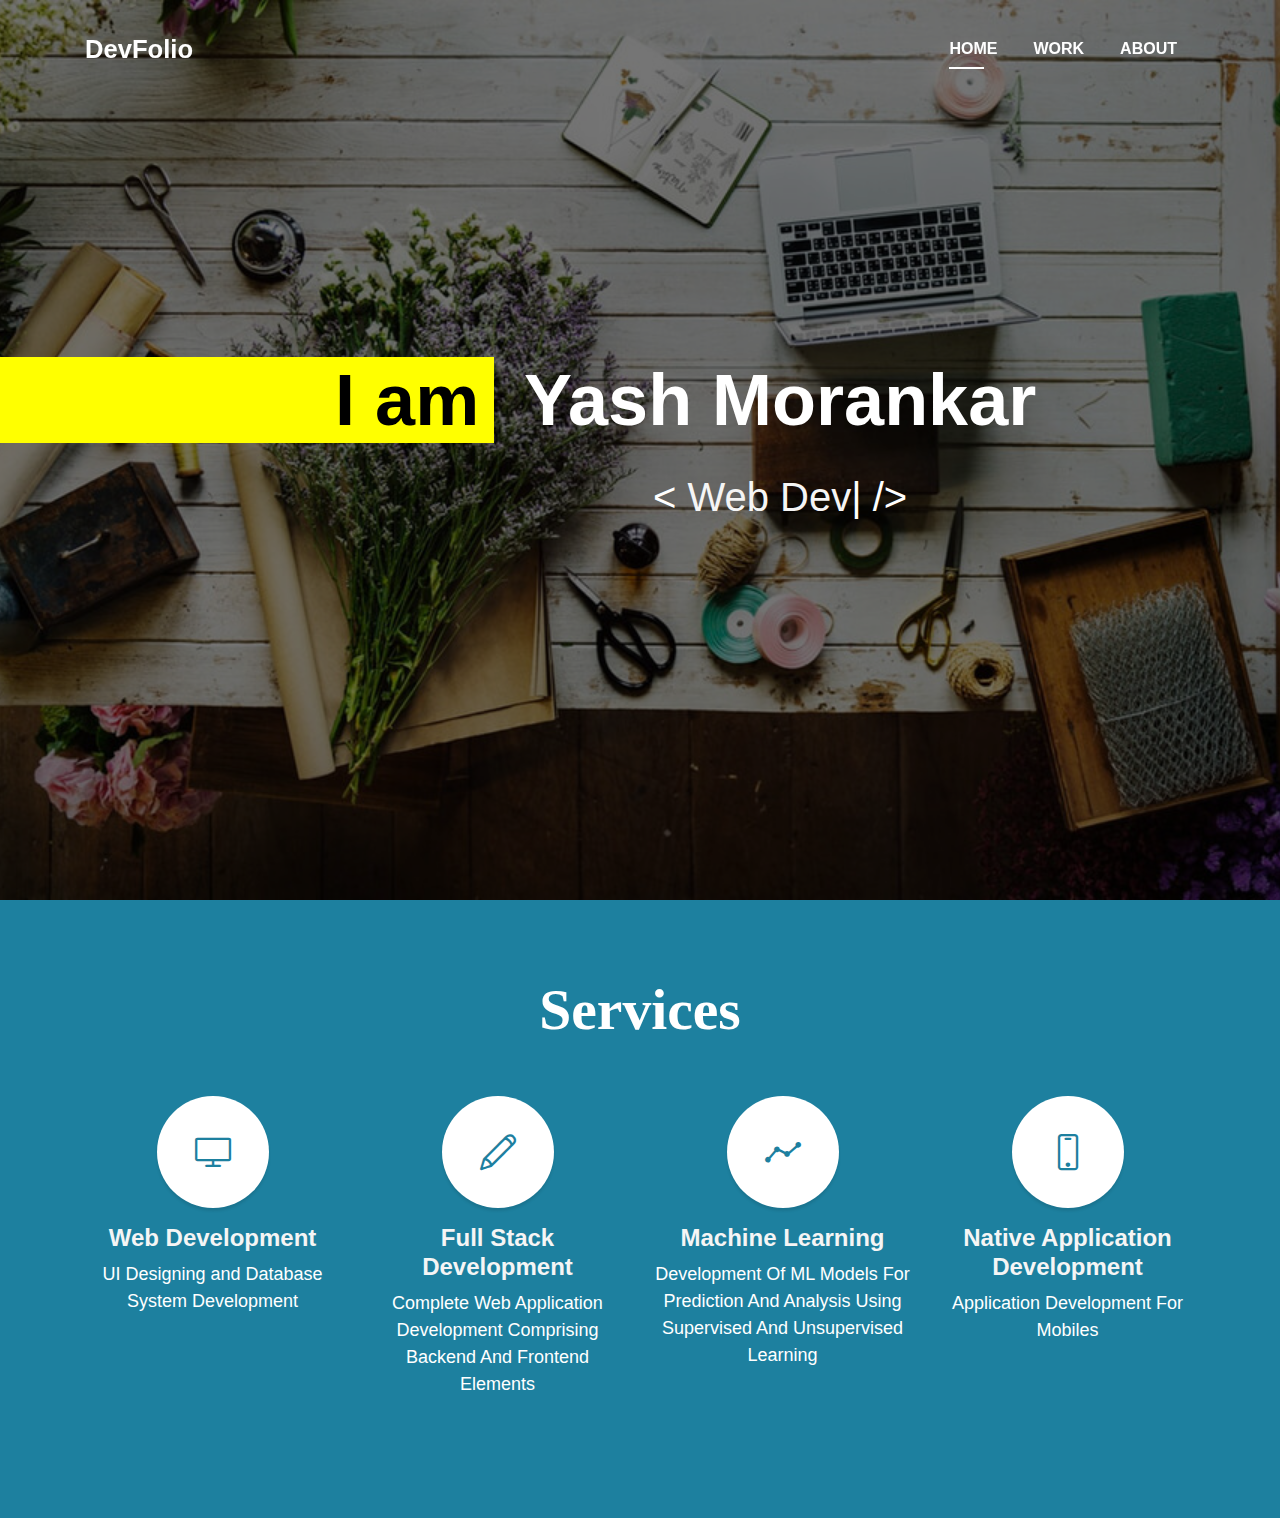
==== index.html @ 48d31f7d "Portfolio" ====
<!DOCTYPE html>
<html lang="en">

<head>
  <meta charset="utf-8">
  <meta content="width=device-width, initial-scale=1.0" name="viewport">

  <title>Yash Morankar</title>
  <meta content="" name="descriptison">
  <meta content="" name="keywords">

  <!-- Favicons 
  <link href="./assets/icon.ico" rel="icon">-->
  <link href="./assets/icon.ico" rel="apple-touch-icon">

  <!-- Vendor CSS Files -->
  <link href="./assets/css/bootstrap.min.css" rel="stylesheet">
   <link href="./assets/vendor/simple-line-icons/css/simple-line-icons.css" rel="stylesheet">

  <!-- Template Main CSS File -->
  <link href="./assets/css/style.css" rel="stylesheet">
  <link href="./main.css" rel="stylesheet">
  <!--<link href="../startbootstrap-stylish-portfolio-gh-pages/css/stylish-portfolio.min.css" rel="stylesheet">-->

</head>

<body id="page-top" >

  <!-- ======= Header/ Navbar ======= -->
  <nav class="navbar navbar-b navbar-trans navbar-expand-md fixed-top" id="mainNav">
    <div class="container">
      <a class="navbar-brand js-scroll" href="#page-top">DevFolio</a>
      <button class="navbar-toggler collapsed" type="button" data-toggle="collapse" data-target="#navbarDefault" aria-controls="navbarDefault" aria-expanded="false" aria-label="Toggle navigation">
        <span></span>
        <span></span>
        <span></span>
      </button>
      <div class="navbar-collapse collapse justify-content-end" id="navbarDefault">
        <ul class="navbar-nav">
          <li class="nav-item">
            <a class="nav-link js-scroll active" href="index.html">Home</a>
          </li>
          <li class="nav-item">
            <a class="nav-link js-scroll " href="projects.html">Work</a>
          </li>
          <li class="nav-item">
            <a class="nav-link js-scroll " href="about.html">About</a>
          </li>
          <!--<li class="nav-item">
            <a class="nav-link js-scroll" href="#blog">Blog</a>
          </li>-->
        </ul>
      </div>
    </div>
  </nav>

  <!-- ======= Intro Section ======= -->
  <div id="home" class="intro route bg-image" style="background-image: url(./assets/backgrounds/work-5.jpg); overflow-x: hidden;" >

    <div class="overlay-itro"></div>
    <div class="intro-content display-table">
      <div class="table-cell">

    <div class="row">
        <div style="width: 40%;">
            <div class="">
                <div class="container">
                    <div style="background-color: yellow;">
                        <h1 class="intro-title mb-4 " style="padding-right: 3%; text-align: right; color: black;">I am   </h1>
                    </div>
                </div>
            </div>
        </div>
        <div>
            <div >
                <div class="">
                    <div class="container">
                        <h1 class="intro-title mb-4">Yash Morankar</h1>
                    <p class="intro-subtitle">&lt; <span class="text-slider-items"> Web Developer, Fullstack Developer, ML Model Designer</span><strong class="text-slider"></strong> /></p>
                    </div>
                </div>
            </div>
        </div>
    </div>

      </div>
    </div>
</div>

<section class="content-section bg-primary text-white text-center" id="services">
  <div class="container">
    <div class="content-section-heading">
      <span class="" style="color: white; font-size: 180%; font-weight: 1200; padding-bottom: 50px;">Services</span>
    </div>
    <div class="row">
      <div class="col-lg-3 col-md-6 mb-5 mb-lg-0">
        <span class="service-icon rounded-circle mx-auto mb-3">
          <i class="icon-screen-desktop"></i>
        </span>
        <h4>
          <strong>Web Development</strong>
        </h4>
        <p class="text-faded mb-0">UI Designing and Database System Development </p>
      </div>
      <div class="col-lg-3 col-md-6 mb-5 mb-lg-0">
        <span class="service-icon rounded-circle mx-auto mb-3">
          <i class="icon-pencil"></i>
        </span>
        <h4>
          <strong>Full Stack Development</strong>
        </h4>
        <p class="text-faded mb-0">Complete Web Application Development Comprising Backend And Frontend Elements</p>
      </div>
      <div class="col-lg-3 col-md-6 mb-5 mb-md-0">
        <span class="service-icon rounded-circle mx-auto mb-3">
          <i class="icon-graph"></i>
        </span>
        <h4>
          <strong>Machine Learning</strong>
        </h4>
        <p class="text-faded mb-0">Development Of ML Models For Prediction And Analysis Using Supervised And Unsupervised Learning
      </div>
      <div class="col-lg-3 col-md-6">
        <span class="service-icon rounded-circle mx-auto mb-3">
          <i class="icon-screen-smartphone"></i>
        </span>
        <h4>
          <strong>Native Application Development</strong>
        </h4>
        <p class="text-faded mb-0">Application Development For Mobiles</p>
      </div>
    </div>
  </div>
</section>


  <a href="#" class="back-to-top"><i class="fa fa-chevron-up"></i></a>
  <div id="preloader"></div>

</body>
  <!-- Vendor JS Files -->
  <script src="./assets/vendor/jquery/jquery.min.js"></script>
  <script src="./assets/vendor/bootstrap/js/bootstrap.bundle.min.js"></script>
  <script src="./assets/vendor/counterup/jquery.counterup.min.js"></script>
  <script src="./assets/vendor/typed.js/typed.min.js"></script>

  <!-- Template Main JS File -->
  <script src="./assets/js/main.js"></script>

</body>

</html>
---- assets/vendor/simple-line-icons/css/simple-line-icons.css ----
@font-face {
  font-family: 'simple-line-icons';
  src: url('../fonts/Simple-Line-Icons.eot?v=2.4.0');
  src: url('../fonts/Simple-Line-Icons.eot?v=2.4.0#iefix') format('embedded-opentype'), url('../fonts/Simple-Line-Icons.woff2?v=2.4.0') format('woff2'), url('../fonts/Simple-Line-Icons.ttf?v=2.4.0') format('truetype'), url('../fonts/Simple-Line-Icons.woff?v=2.4.0') format('woff'), url('../fonts/Simple-Line-Icons.svg?v=2.4.0#simple-line-icons') format('svg');
  font-weight: normal;
  font-style: normal;
}
/*
 Use the following CSS code if you want to have a class per icon.
 Instead of a list of all class selectors, you can use the generic [class*="icon-"] selector, but it's slower:
*/
.icon-user,
.icon-people,
.icon-user-female,
.icon-user-follow,
.icon-user-following,
.icon-user-unfollow,
.icon-login,
.icon-logout,
.icon-emotsmile,
.icon-phone,
.icon-call-end,
.icon-call-in,
.icon-call-out,
.icon-map,
.icon-location-pin,
.icon-direction,
.icon-directions,
.icon-compass,
.icon-layers,
.icon-menu,
.icon-list,
.icon-options-vertical,
.icon-options,
.icon-arrow-down,
.icon-arrow-left,
.icon-arrow-right,
.icon-arrow-up,
.icon-arrow-up-circle,
.icon-arrow-left-circle,
.icon-arrow-right-circle,
.icon-arrow-down-circle,
.icon-check,
.icon-clock,
.icon-plus,
.icon-minus,
.icon-close,
.icon-event,
.icon-exclamation,
.icon-organization,
.icon-trophy,
.icon-screen-smartphone,
.icon-screen-desktop,
.icon-plane,
.icon-notebook,
.icon-mustache,
.icon-mouse,
.icon-magnet,
.icon-energy,
.icon-disc,
.icon-cursor,
.icon-cursor-move,
.icon-crop,
.icon-chemistry,
.icon-speedometer,
.icon-shield,
.icon-screen-tablet,
.icon-magic-wand,
.icon-hourglass,
.icon-graduation,
.icon-ghost,
.icon-game-controller,
.icon-fire,
.icon-eyeglass,
.icon-envelope-open,
.icon-envelope-letter,
.icon-bell,
.icon-badge,
.icon-anchor,
.icon-wallet,
.icon-vector,
.icon-speech,
.icon-puzzle,
.icon-printer,
.icon-present,
.icon-playlist,
.icon-pin,
.icon-picture,
.icon-handbag,
.icon-globe-alt,
.icon-globe,
.icon-folder-alt,
.icon-folder,
.icon-film,
.icon-feed,
.icon-drop,
.icon-drawer,
.icon-docs,
.icon-doc,
.icon-diamond,
.icon-cup,
.icon-calculator,
.icon-bubbles,
.icon-briefcase,
.icon-book-open,
.icon-basket-loaded,
.icon-basket,
.icon-bag,
.icon-action-undo,
.icon-action-redo,
.icon-wrench,
.icon-umbrella,
.icon-trash,
.icon-tag,
.icon-support,
.icon-frame,
.icon-size-fullscreen,
.icon-size-actual,
.icon-shuffle,
.icon-share-alt,
.icon-share,
.icon-rocket,
.icon-question,
.icon-pie-chart,
.icon-pencil,
.icon-note,
.icon-loop,
.icon-home,
.icon-grid,
.icon-graph,
.icon-microphone,
.icon-music-tone-alt,
.icon-music-tone,
.icon-earphones-alt,
.icon-earphones,
.icon-equalizer,
.icon-like,
.icon-dislike,
.icon-control-start,
.icon-control-rewind,
.icon-control-play,
.icon-control-pause,
.icon-control-forward,
.icon-control-end,
.icon-volume-1,
.icon-volume-2,
.icon-volume-off,
.icon-calendar,
.icon-bulb,
.icon-chart,
.icon-ban,
.icon-bubble,
.icon-camrecorder,
.icon-camera,
.icon-cloud-download,
.icon-cloud-upload,
.icon-envelope,
.icon-eye,
.icon-flag,
.icon-heart,
.icon-info,
.icon-key,
.icon-link,
.icon-lock,
.icon-lock-open,
.icon-magnifier,
.icon-magnifier-add,
.icon-magnifier-remove,
.icon-paper-clip,
.icon-paper-plane,
.icon-power,
.icon-refresh,
.icon-reload,
.icon-settings,
.icon-star,
.icon-symbol-female,
.icon-symbol-male,
.icon-target,
.icon-credit-card,
.icon-paypal,
.icon-social-tumblr,
.icon-social-twitter,
.icon-social-facebook,
.icon-social-instagram,
.icon-social-linkedin,
.icon-social-pinterest,
.icon-social-github,
.icon-social-google,
.icon-social-reddit,
.icon-social-skype,
.icon-social-dribbble,
.icon-social-behance,
.icon-social-foursqare,
.icon-social-soundcloud,
.icon-social-spotify,
.icon-social-stumbleupon,
.icon-social-youtube,
.icon-social-dropbox,
.icon-social-vkontakte,
.icon-social-steam {
  font-family: 'simple-line-icons';
  speak: none;
  font-style: normal;
  font-weight: normal;
  font-variant: normal;
  text-transform: none;
  line-height: 1;
  /* Better Font Rendering =========== */
  -webkit-font-smoothing: antialiased;
  -moz-osx-font-smoothing: grayscale;
}
.icon-user:before {
  content: "\e005";
}
.icon-people:before {
  content: "\e001";
}
.icon-user-female:before {
  content: "\e000";
}
.icon-user-follow:before {
  content: "\e002";
}
.icon-user-following:before {
  content: "\e003";
}
.icon-user-unfollow:before {
  content: "\e004";
}
.icon-login:before {
  content: "\e066";
}
.icon-logout:before {
  content: "\e065";
}
.icon-emotsmile:before {
  content: "\e021";
}
.icon-phone:before {
  content: "\e600";
}
.icon-call-end:before {
  content: "\e048";
}
.icon-call-in:before {
  content: "\e047";
}
.icon-call-out:before {
  content: "\e046";
}
.icon-map:before {
  content: "\e033";
}
.icon-location-pin:before {
  content: "\e096";
}
.icon-direction:before {
  content: "\e042";
}
.icon-directions:before {
  content: "\e041";
}
.icon-compass:before {
  content: "\e045";
}
.icon-layers:before {
  content: "\e034";
}
.icon-menu:before {
  content: "\e601";
}
.icon-list:before {
  content: "\e067";
}
.icon-options-vertical:before {
  content: "\e602";
}
.icon-options:before {
  content: "\e603";
}
.icon-arrow-down:before {
  content: "\e604";
}
.icon-arrow-left:before {
  content: "\e605";
}
.icon-arrow-right:before {
  content: "\e606";
}
.icon-arrow-up:before {
  content: "\e607";
}
.icon-arrow-up-circle:before {
  content: "\e078";
}
.icon-arrow-left-circle:before {
  content: "\e07a";
}
.icon-arrow-right-circle:before {
  content: "\e079";
}
.icon-arrow-down-circle:before {
  content: "\e07b";
}
.icon-check:before {
  content: "\e080";
}
.icon-clock:before {
  content: "\e081";
}
.icon-plus:before {
  content: "\e095";
}
.icon-minus:before {
  content: "\e615";
}
.icon-close:before {
  content: "\e082";
}
.icon-event:before {
  content: "\e619";
}
.icon-exclamation:before {
  content: "\e617";
}
.icon-organization:before {
  content: "\e616";
}
.icon-trophy:before {
  content: "\e006";
}
.icon-screen-smartphone:before {
  content: "\e010";
}
.icon-screen-desktop:before {
  content: "\e011";
}
.icon-plane:before {
  content: "\e012";
}
.icon-notebook:before {
  content: "\e013";
}
.icon-mustache:before {
  content: "\e014";
}
.icon-mouse:before {
  content: "\e015";
}
.icon-magnet:before {
  content: "\e016";
}
.icon-energy:before {
  content: "\e020";
}
.icon-disc:before {
  content: "\e022";
}
.icon-cursor:before {
  content: "\e06e";
}
.icon-cursor-move:before {
  content: "\e023";
}
.icon-crop:before {
  content: "\e024";
}
.icon-chemistry:before {
  content: "\e026";
}
.icon-speedometer:before {
  content: "\e007";
}
.icon-shield:before {
  content: "\e00e";
}
.icon-screen-tablet:before {
  content: "\e00f";
}
.icon-magic-wand:before {
  content: "\e017";
}
.icon-hourglass:before {
  content: "\e018";
}
.icon-graduation:before {
  content: "\e019";
}
.icon-ghost:before {
  content: "\e01a";
}
.icon-game-controller:before {
  content: "\e01b";
}
.icon-fire:before {
  content: "\e01c";
}
.icon-eyeglass:before {
  content: "\e01d";
}
.icon-envelope-open:before {
  content: "\e01e";
}
.icon-envelope-letter:before {
  content: "\e01f";
}
.icon-bell:before {
  content: "\e027";
}
.icon-badge:before {
  content: "\e028";
}
.icon-anchor:before {
  content: "\e029";
}
.icon-wallet:before {
  content: "\e02a";
}
.icon-vector:before {
  content: "\e02b";
}
.icon-speech:before {
  content: "\e02c";
}
.icon-puzzle:before {
  content: "\e02d";
}
.icon-printer:before {
  content: "\e02e";
}
.icon-present:before {
  content: "\e02f";
}
.icon-playlist:before {
  content: "\e030";
}
.icon-pin:before {
  content: "\e031";
}
.icon-picture:before {
  content: "\e032";
}
.icon-handbag:before {
  content: "\e035";
}
.icon-globe-alt:before {
  content: "\e036";
}
.icon-globe:before {
  content: "\e037";
}
.icon-folder-alt:before {
  content: "\e039";
}
.icon-folder:before {
  content: "\e089";
}
.icon-film:before {
  content: "\e03a";
}
.icon-feed:before {
  content: "\e03b";
}
.icon-drop:before {
  content: "\e03e";
}
.icon-drawer:before {
  content: "\e03f";
}
.icon-docs:before {
  content: "\e040";
}
.icon-doc:before {
  content: "\e085";
}
.icon-diamond:before {
  content: "\e043";
}
.icon-cup:before {
  content: "\e044";
}
.icon-calculator:before {
  content: "\e049";
}
.icon-bubbles:before {
  content: "\e04a";
}
.icon-briefcase:before {
  content: "\e04b";
}
.icon-book-open:before {
  content: "\e04c";
}
.icon-basket-loaded:before {
  content: "\e04d";
}
.icon-basket:before {
  content: "\e04e";
}
.icon-bag:before {
  content: "\e04f";
}
.icon-action-undo:before {
  content: "\e050";
}
.icon-action-redo:before {
  content: "\e051";
}
.icon-wrench:before {
  content: "\e052";
}
.icon-umbrella:before {
  content: "\e053";
}
.icon-trash:before {
  content: "\e054";
}
.icon-tag:before {
  content: "\e055";
}
.icon-support:before {
  content: "\e056";
}
.icon-frame:before {
  content: "\e038";
}
.icon-size-fullscreen:before {
  content: "\e057";
}
.icon-size-actual:before {
  content: "\e058";
}
.icon-shuffle:before {
  content: "\e059";
}
.icon-share-alt:before {
  content: "\e05a";
}
.icon-share:before {
  content: "\e05b";
}
.icon-rocket:before {
  content: "\e05c";
}
.icon-question:before {
  content: "\e05d";
}
.icon-pie-chart:before {
  content: "\e05e";
}
.icon-pencil:before {
  content: "\e05f";
}
.icon-note:before {
  content: "\e060";
}
.icon-loop:before {
  content: "\e064";
}
.icon-home:before {
  content: "\e069";
}
.icon-grid:before {
  content: "\e06a";
}
.icon-graph:before {
  content: "\e06b";
}
.icon-microphone:before {
  content: "\e063";
}
.icon-music-tone-alt:before {
  content: "\e061";
}
.icon-music-tone:before {
  content: "\e062";
}
.icon-earphones-alt:before {
  content: "\e03c";
}
.icon-earphones:before {
  content: "\e03d";
}
.icon-equalizer:before {
  content: "\e06c";
}
.icon-like:before {
  content: "\e068";
}
.icon-dislike:before {
  content: "\e06d";
}
.icon-control-start:before {
  content: "\e06f";
}
.icon-control-rewind:before {
  content: "\e070";
}
.icon-control-play:before {
  content: "\e071";
}
.icon-control-pause:before {
  content: "\e072";
}
.icon-control-forward:before {
  content: "\e073";
}
.icon-control-end:before {
  content: "\e074";
}
.icon-volume-1:before {
  content: "\e09f";
}
.icon-volume-2:before {
  content: "\e0a0";
}
.icon-volume-off:before {
  content: "\e0a1";
}
.icon-calendar:before {
  content: "\e075";
}
.icon-bulb:before {
  content: "\e076";
}
.icon-chart:before {
  content: "\e077";
}
.icon-ban:before {
  content: "\e07c";
}
.icon-bubble:before {
  content: "\e07d";
}
.icon-camrecorder:before {
  content: "\e07e";
}
.icon-camera:before {
  content: "\e07f";
}
.icon-cloud-download:before {
  content: "\e083";
}
.icon-cloud-upload:before {
  content: "\e084";
}
.icon-envelope:before {
  content: "\e086";
}
.icon-eye:before {
  content: "\e087";
}
.icon-flag:before {
  content: "\e088";
}
.icon-heart:before {
  content: "\e08a";
}
.icon-info:before {
  content: "\e08b";
}
.icon-key:before {
  content: "\e08c";
}
.icon-link:before {
  content: "\e08d";
}
.icon-lock:before {
  content: "\e08e";
}
.icon-lock-open:before {
  content: "\e08f";
}
.icon-magnifier:before {
  content: "\e090";
}
.icon-magnifier-add:before {
  content: "\e091";
}
.icon-magnifier-remove:before {
  content: "\e092";
}
.icon-paper-clip:before {
  content: "\e093";
}
.icon-paper-plane:before {
  content: "\e094";
}
.icon-power:before {
  content: "\e097";
}
.icon-refresh:before {
  content: "\e098";
}
.icon-reload:before {
  content: "\e099";
}
.icon-settings:before {
  content: "\e09a";
}
.icon-star:before {
  content: "\e09b";
}
.icon-symbol-female:before {
  content: "\e09c";
}
.icon-symbol-male:before {
  content: "\e09d";
}
.icon-target:before {
  content: "\e09e";
}
.icon-credit-card:before {
  content: "\e025";
}
.icon-paypal:before {
  content: "\e608";
}
.icon-social-tumblr:before {
  content: "\e00a";
}
.icon-social-twitter:before {
  content: "\e009";
}
.icon-social-facebook:before {
  content: "\e00b";
}
.icon-social-instagram:before {
  content: "\e609";
}
.icon-social-linkedin:before {
  content: "\e60a";
}
.icon-social-pinterest:before {
  content: "\e60b";
}
.icon-social-github:before {
  content: "\e60c";
}
.icon-social-google:before {
  content: "\e60d";
}
.icon-social-reddit:before {
  content: "\e60e";
}
.icon-social-skype:before {
  content: "\e60f";
}
.icon-social-dribbble:before {
  content: "\e00d";
}
.icon-social-behance:before {
  content: "\e610";
}
.icon-social-foursqare:before {
  content: "\e611";
}
.icon-social-soundcloud:before {
  content: "\e612";
}
.icon-social-spotify:before {
  content: "\e613";
}
.icon-social-stumbleupon:before {
  content: "\e614";
}
.icon-social-youtube:before {
  content: "\e008";
}
.icon-social-dropbox:before {
  content: "\e00c";
}
.icon-social-vkontakte:before {
  content: "\e618";
}
.icon-social-steam:before {
  content: "\e620";
}
---- assets/css/style.css ----
/**
* Template Name: DevFolio - v2.3.0
* Template URL: https://bootstrapmade.com/devfolio-bootstrap-portfolio-html-template/
* Author: BootstrapMade.com
* License: https://bootstrapmade.com/license/
*/

/*--------------------------------------------------------------
# General
--------------------------------------------------------------*/
body {
  background-color: #f5f5f5;
  color: #4e4e4e;
}

h1,
h2,
h3,
h4,
h5,
h6 {
  color: #1e1e1e;
}

a {
  color: #1e1e1e;
  transition: all 0.5s ease-in-out;
}

a:hover {
  color: #0078ff;
  text-decoration: none;
  transition: all 0.5s ease-in-out;
}

.p-r {
  position: relative;
}

.color-a {
  color: #0078ff;
}

.color-d {
  color: #f5f5f5;
}

.color-text-a {
  color: #4e4e4e;
}

.box-shadow, .paralax-mf, .service-box, .work-box, .card-blog {
  box-shadow: 0 13px 8px -10px rgba(0, 0, 0, 0.1);
}

.box-shadow-a, .button:hover {
  box-shadow: 0 0 0 4px #cde1f8;
}

.display-5 {
  font-size: 2.5rem;
  font-weight: 300;
  line-height: 1.1;
}

.display-6 {
  font-size: 2rem;
  font-weight: 300;
  line-height: 1.1;
}

.avatar {
  width: 32px;
  height: 32px;
  margin-right: 4px;
  overflow: hidden;
}

.bg-image {
  background-repeat: no-repeat;
  background-attachment: fixed;
  background-size: cover;
  background-position: center center;
}

@media (max-width: 1024px) {
  .bg-image {
    background-attachment: scroll;
  }
}

.overlay-mf {
  background-color: #0078ff;
}

.overlay-mf {
  position: absolute;
  top: 0;
  left: 0px;
  padding: 0;
  height: 100%;
  width: 100%;
  opacity: .7;
}

.paralax-mf {
  position: relative;
  padding: 8rem 0;
}

.display-table {
  width: 100%;
  height: 100%;
  display: table;
}

.table-cell {
  display: table-cell;
  vertical-align: middle;
}

/*--/ Sections /--*/
.sect-4 {
  padding: 4rem 0;
}

.sect-pt4 {
  padding-top: 4rem;
}

.sect-mt4 {
  margin-top: 4rem;
}

/*--/ Title s /--*/
.title-s {
  font-weight: 600;
  color: #1e1e1e;
  font-size: 1.1rem;
}

/*--/ Title A /--*/
.title-box {
  margin-bottom: 4rem;
}

.title-a {
  font-size: 3rem;
  font-weight: bold;
  text-transform: uppercase;
}

.subtitle-a {
  color: #4e4e4e;
}

.line-mf {
  width: 40px;
  height: 5px;
  background-color: #0078ff;
  margin: 0 auto;
}

/*--/ Title Left /--*/
.title-box-2 {
  margin-bottom: 3rem;
}

.title-left {
  font-size: 2rem;
  position: relative;
}

.title-left:before {
  content: '';
  position: absolute;
  height: 3px;
  background-color: #0078ff;
  width: 100px;
  bottom: -12px;
}

/*------/ Box /------*/
.box-pl2 {
  padding-left: 2rem;
}

.box-shadow-full {
  padding: 3rem 1.25rem;
  position: relative;
  background-color: #fff;
  margin-bottom: 3rem;
  z-index: 2;
  box-shadow: 0 1px 1px 0 rgba(0, 0, 0, 0.06), 0 2px 5px 0 rgba(0, 0, 0, 0.2);
}

@media (min-width: 768px) {
  .box-shadow-full {
    padding: 3rem;
  }
}

/*------/ Socials /------*/
.socials {
  padding: 1.5rem 0;
}

.socials ul li {
  display: inline-block;
}

.socials .ico-circle {
  height: 40px;
  width: 40px;
  font-size: 1.7rem;
  border-radius: 50%;
  line-height: 1.4;
  margin: 0 15px 0 0;
  box-shadow: 0 0 0 3px #0078ff;
  transition: all 500ms ease;
}

.socials .ico-circle:hover {
  background-color: #0078ff;
  color: #fff;
  box-shadow: 0 0 0 3px #cde1f8;
  transition: all 500ms ease;
}

/*------/ Ul resect /------*/
.ul-resect, .socials ul, .list-ico, .blog-wrapper .post-meta ul, .box-comments .list-comments, .widget-sidebar .list-sidebar, .widget-tags ul {
  list-style: none;
  padding-left: 0;
  margin-bottom: 0;
}

.list-ico {
  line-height: 2;
}

.list-ico span {
  color: #0078ff;
  margin-right: 10px;
}

/*------/ Ico Circle /------*/
.ico-circle {
  height: 100px;
  width: 100px;
  font-size: 2rem;
  border-radius: 50%;
  line-height: 1.55;
  margin: 0 auto;
  text-align: center;
  box-shadow: 0 0 0 10px #0078ff;
  display: block;
}

/*------/ Owl Carousel /------*/
.owl-theme .owl-dots {
  text-align: center;
  margin-top: 18px;
}

.owl-theme .owl-dots .owl-dot {
  display: inline-block;
}

.owl-theme .owl-dots .owl-dot span {
  width: 18px;
  height: 7px;
  margin: 5px 5px;
  background: #cde1f8;
  border: 0px solid #cde1f8;
  display: block;
  transition: all 0.6s ease-in-out;
  cursor: pointer;
}

.owl-theme .owl-dots .owl-dot:hover span {
  background-color: #cde1f8;
}

.owl-theme .owl-dots .owl-dot.active span {
  background-color: #1B1B1B;
  width: 25px;
}

/*--/ Scrolltop s /--*/
.scrolltop-mf {
  position: relative;
  display: none;
}

.scrolltop-mf span {
  z-index: 999;
  position: fixed;
  width: 42px;
  height: 42px;
  background-color: #0078ff;
  opacity: .7;
  font-size: 1.6rem;
  line-height: 1.5;
  text-align: center;
  color: #fff;
  top: auto;
  left: auto;
  right: 30px;
  bottom: 50px;
  cursor: pointer;
  border-radius: 50%;
}

/*------/ Back to top button /------*/
.back-to-top {
  position: fixed;
  display: none;
  background: #0078ff;
  color: #fff;
  width: 44px;
  height: 44px;
  text-align: center;
  line-height: 1;
  font-size: 16px;
  border-radius: 50%;
  right: 15px;
  bottom: 15px;
  transition: background 0.5s;
  z-index: 11;
}

.back-to-top i {
  padding-top: 12px;
  color: #fff;
}

@media (max-width: 768px) {
  .back-to-top {
    bottom: 15px;
  }
}

/*------/ Prelaoder /------*/
#preloader {
  position: fixed;
  top: 0;
  left: 0;
  right: 0;
  bottom: 0;
  z-index: 9999;
  overflow: hidden;
  background: #fff;
}

#preloader:before {
  content: "";
  position: fixed;
  top: calc(50% - 30px);
  left: calc(50% - 30px);
  border: 6px solid #f2f2f2;
  border-top: 6px solid #0078ff;
  border-radius: 50%;
  width: 60px;
  height: 60px;
  -webkit-animation: animate-preloader 1s linear infinite;
  animation: animate-preloader 1s linear infinite;
}

@-webkit-keyframes animate-preloader {
  0% {
    transform: rotate(0deg);
  }
  100% {
    transform: rotate(360deg);
  }
}

@keyframes animate-preloader {
  0% {
    transform: rotate(0deg);
  }
  100% {
    transform: rotate(360deg);
  }
}

/*------/ Button /------*/
.button {
  display: inline-block;
  padding: .3rem .6rem;
  text-align: center;
  vertical-align: middle;
  -webkit-user-select: none;
  -moz-user-select: none;
  -ms-user-select: none;
  user-select: none;
  font-size: 1rem;
  border-radius: .3rem;
  border: 1px solid transparent;
  transition: all 500ms ease;
  cursor: pointer;
}

.button:focus {
  outline: 0;
}

.button:hover {
  background-color: #0062d3;
  color: #fff;
  transition: all 500ms ease;
}

.button-a {
  background-color: #0078ff;
  color: #fff;
  border-color: #cde1f8;
}

.button-big {
  padding: .9rem 2.3rem;
  font-size: 1.2rem;
}

.button-rouded {
  border-radius: 5rem;
}

.btn-lg {
  padding: .5rem 1rem;
  font-size: 1.25rem;
  line-height: 1.5;
  border-radius: .3rem;
}

/*--------------------------------------------------------------
# Nav Bar
--------------------------------------------------------------*/
.navbar-b {
  transition: all .5s ease-in-out;
  background-color: transparent;
  padding-top: 1.563rem;
  padding-bottom: 1.563rem;
}

.navbar-b.navbar-reduce {
  box-shadow: 0px 6px 9px 0px rgba(0, 0, 0, 0.06);
}

.navbar-b.navbar-trans .nav-item, .navbar-b.navbar-reduce .nav-item {
  position: relative;
  padding-right: 10px;
  padding-left: 0;
}

@media (min-width: 768px) {
  .navbar-b.navbar-trans .nav-item, .navbar-b.navbar-reduce .nav-item {
    padding-left: 10px;
  }
}

.navbar-b.navbar-trans .nav-link, .navbar-b.navbar-reduce .nav-link {
  color: #fff;
  text-transform: uppercase;
  font-weight: 600;
}

.navbar-b.navbar-trans .nav-link:before, .navbar-b.navbar-reduce .nav-link:before {
  content: '';
  position: absolute;
  margin-left: 0px;
  width: 0%;
  bottom: 0;
  left: 0;
  height: 2px;
  transition: all 500ms ease;
}

@media (min-width: 768px) {
  .navbar-b.navbar-trans .nav-link:before, .navbar-b.navbar-reduce .nav-link:before {
    margin-left: 18px;
  }
}

.navbar-b.navbar-trans .nav-link:hover, .navbar-b.navbar-reduce .nav-link:hover {
  color: #1B1B1B;
}

.navbar-b.navbar-trans .nav-link:hover:before, .navbar-b.navbar-reduce .nav-link:hover:before {
  width: 35px;
}

.navbar-b.navbar-trans .show > .nav-link:before,
.navbar-b.navbar-trans .active > .nav-link:before,
.navbar-b.navbar-trans .nav-link.show:before,
.navbar-b.navbar-trans .nav-link.active:before, .navbar-b.navbar-reduce .show > .nav-link:before,
.navbar-b.navbar-reduce .active > .nav-link:before,
.navbar-b.navbar-reduce .nav-link.show:before,
.navbar-b.navbar-reduce .nav-link.active:before {
  width: 35px;
}

.navbar-b.navbar-trans .nav-link:before {
  background-color: #fff;
}

.navbar-b.navbar-trans .nav-link:hover {
  color: #fff;
}

.navbar-b.navbar-trans .show > .nav-link,
.navbar-b.navbar-trans .active > .nav-link,
.navbar-b.navbar-trans .nav-link.show,
.navbar-b.navbar-trans .nav-link.active {
  color: #fff;
}

.navbar-b.navbar-reduce {
  transition: all .5s ease-in-out;
  background-color: #fff;
  padding-top: 15px;
  padding-bottom: 15px;
}

.navbar-b.navbar-reduce .nav-link {
  color: #0078ff;
}

.navbar-b.navbar-reduce .nav-link:before {
  background-color: #0078ff;
}

.navbar-b.navbar-reduce .nav-link:hover {
  color: #0078ff;
}

.navbar-b.navbar-reduce .show > .nav-link,
.navbar-b.navbar-reduce .active > .nav-link,
.navbar-b.navbar-reduce .nav-link.show,
.navbar-b.navbar-reduce .nav-link.active {
  color: #0078ff;
}

.navbar-b.navbar-reduce .navbar-brand {
  color: #0078ff;
}

.navbar-b.navbar-reduce .navbar-toggler span {
  background-color: #1B1B1B;
}

.navbar-b .navbar-brand {
  color: #fff;
  font-size: 1.6rem;
  font-weight: 600;
}

.navbar-b .navbar-nav .dropdown-item.show .dropdown-menu,
.navbar-b .dropdown.show .dropdown-menu,
.navbar-b .dropdown-btn.show .dropdown-menu {
  transform: translate3d(0px, 0px, 0px);
  visibility: visible !important;
}

.navbar-b .dropdown-menu {
  margin: 1.12rem 0 0;
  border-radius: 0;
}

.navbar-b .dropdown-menu .dropdown-item {
  padding: .7rem 1.7rem;
  transition: all 500ms ease;
}

.navbar-b .dropdown-menu .dropdown-item:hover {
  background-color: #0078ff;
  color: #fff;
  transition: all 500ms ease;
}

.navbar-b .dropdown-menu .dropdown-item.active {
  background-color: #0078ff;
}

/*--/ Hamburger Navbar /--*/
.navbar-toggler {
  position: relative;
}

.navbar-toggler:focus,
.navbar-toggler:active {
  outline: 0;
}

.navbar-toggler span {
  display: block;
  background-color: #fff;
  height: 3px;
  width: 25px;
  margin-top: 4px;
  margin-bottom: 4px;
  transform: rotate(0deg);
  left: 0;
  opacity: 1;
}

.navbar-toggler span:nth-child(1),
.navbar-toggler span:nth-child(3) {
  transition: transform .35s ease-in-out;
}

.navbar-toggler:not(.collapsed) span:nth-child(1) {
  position: absolute;
  left: 12px;
  top: 10px;
  transform: rotate(135deg);
  opacity: 0.9;
}

.navbar-toggler:not(.collapsed) span:nth-child(2) {
  height: 12px;
  visibility: hidden;
  background-color: transparent;
}

.navbar-toggler:not(.collapsed) span:nth-child(3) {
  position: absolute;
  left: 12px;
  top: 10px;
  transform: rotate(-135deg);
  opacity: 0.9;
}

/*--------------------------------------------------------------
# Intro Section
--------------------------------------------------------------*/
.intro {
  height: 100vh;
  position: relative;
  color: #fff;
}

.intro .intro-content {
  text-align: center;
  position: absolute;
}

.intro .overlay-itro {
  background-color: rgba(0, 0, 0, 0.6);
  position: absolute;
  top: 0;
  left: 0px;
  padding: 0;
  height: 100%;
  width: 100%;
  opacity: .9;
}

.intro .intro-title {
  color: #fff;
  font-weight: 600;
  font-size: 3rem;
}

@media (min-width: 768px) {
  .intro .intro-title {
    font-size: 4.5rem;
  }
}

.intro .intro-subtitle {
  font-size: 1.5rem;
  font-weight: 300;
}

@media (min-width: 768px) {
  .intro .intro-subtitle {
    font-size: 2.5rem;
  }
}

.intro .text-slider-items {
  display: none;
}

.intro-single {
  height: 350px;
}

.intro-single .intro-content {
  margin-top: 30px;
}

.intro-single .intro-title {
  text-transform: uppercase;
  font-size: 3rem;
}

@media (min-width: 768px) {
  .intro-single .intro-title {
    font-size: 3.5rem;
  }
}

.intro-single .breadcrumb {
  background-color: transparent;
  color: #0078ff;
}

.intro-single .breadcrumb .breadcrumb-item:before {
  color: #cde1f8;
}

.intro-single .breadcrumb .breadcrumb-item.active {
  color: #cde1f8;
}

.intro-single .breadcrumb a {
  color: #fff;
}

/*--------------------------------------------------------------
# About
--------------------------------------------------------------*/
.about-mf .box-shadow-full {
  padding-top: 4rem;
  padding-bottom: 4rem;
}

.about-mf .about-img {
  margin-bottom: 2rem;
}

.about-mf .about-img img {
  margin-left: 10px;
}

@media (min-width: 767px) {
  .about-mf .box-pl2 {
    margin-top: 3rem;
    padding-left: 0rem;
  }
}

.skill-mf span {
  color: #4e4e4e;
}

.skill-mf .progress {
  background-color: #cde1f8;
  margin: .5rem 0 1.2rem 0;
  border-radius: 0;
  height: .7rem;
}

.skill-mf .progress .progress-bar {
  height: .7rem;
  background-color: #0078ff;
}

/*--------------------------------------------------------------
# Services
--------------------------------------------------------------*/
.service-box {
  background-color: #fff;
  padding: 2.5rem 1.3rem;
  border-radius: 1rem;
  margin-bottom: 3rem;
}

.service-box:hover .ico-circle {
  transition: all 500ms ease;
  color: #fff;
  background-color: #0078ff;
  box-shadow: 0 0 0 10px #cde1f8;
}

.service-box .service-ico {
  margin-bottom: 1rem;
  color: #1e1e1e;
}

.service-box .ico-circle {
  transition: all 500ms ease;
  font-size: 4rem;
}

.service-box .s-title {
  font-size: 1.4rem;
  text-transform: uppercase;
  text-align: center;
  padding: .4rem 0;
}

.service-box .s-description {
  color: #4e4e4e;
}

/*--------------------------------------------------------------
# Counter
--------------------------------------------------------------*/
.counter-box {
  color: #fff;
  text-align: center;
}

@media (min-width: 577px) {
  .counter-box {
    margin-bottom: 1.8rem;
  }
}

.counter-ico {
  margin-bottom: 1rem;
}

.counter-ico .ico-circle {
  height: 60px;
  width: 60px;
  line-height: 1.8;
  box-shadow: 0 0 0 10px #cde1f8;
}

.counter-num .counter {
  font-size: 2rem;
  margin-bottom: 0;
}

/*--------------------------------------------------------------
# Portfolio
--------------------------------------------------------------*/
.work-box {
  margin-bottom: 3rem;
  -webkit-backface-visibility: hidden;
  backface-visibility: hidden;
  background-color: #fff;
}

.work-box:hover img {
  transform: scale(1.3);
}

.work-img {
  display: block;
  overflow: hidden;
}

.work-img img {
  transition: all 1s;
}

.work-content {
  padding: 2rem 3% 1rem 4%;
}

.work-content .w-more {
  color: #4e4e4e;
  font-size: .8rem;
}

.work-content .w-more .w-ctegory {
  color: #0078ff;
}

.work-content .w-like {
  font-size: 2.5rem;
  color: #0078ff;
  float: right;
}

.work-content .w-like a {
  color: #0078ff;
}

.work-content .w-like .num-like {
  font-size: .7rem;
}

.w-title {
  font-size: 1.2rem;
}

/*--------------------------------------------------------------
# Portfolio Details
--------------------------------------------------------------*/
.portfolio-details {
  padding-top: 30px;
}

.portfolio-details .portfolio-details-container {
  position: relative;
}

.portfolio-details .portfolio-details-carousel {
  position: relative;
  z-index: 1;
}

.portfolio-details .portfolio-details-carousel .owl-nav, .portfolio-details .portfolio-details-carousel .owl-dots {
  margin-top: 5px;
  text-align: left;
}

.portfolio-details .portfolio-details-carousel .owl-dot {
  display: inline-block;
  margin: 0 10px 0 0;
  width: 12px;
  height: 12px;
  border-radius: 50%;
  background-color: #ddd !important;
}

.portfolio-details .portfolio-details-carousel .owl-dot.active {
  background-color: #0078ff !important;
}

.portfolio-details .portfolio-info {
  padding: 30px;
  position: absolute;
  right: 0;
  bottom: -70px;
  background: #fff;
  box-shadow: 0px 2px 15px rgba(0, 0, 0, 0.1);
  z-index: 2;
}

.portfolio-details .portfolio-info h3 {
  font-size: 22px;
  font-weight: 700;
  margin-bottom: 20px;
  padding-bottom: 20px;
  border-bottom: 1px solid #eee;
}

.portfolio-details .portfolio-info ul {
  list-style: none;
  padding: 0;
  font-size: 15px;
}

.portfolio-details .portfolio-info ul li + li {
  margin-top: 10px;
}

.portfolio-details .portfolio-description {
  padding-top: 50px;
}

.portfolio-details .portfolio-description h2 {
  width: 50%;
  font-size: 26px;
  font-weight: 700;
  margin-bottom: 20px;
}

.portfolio-details .portfolio-description p {
  padding: 0 0 0 0;
}

@media (max-width: 768px) {
  .portfolio-details .portfolio-description h2 {
    width: 100%;
  }
  .portfolio-details .portfolio-info {
    position: static;
    margin-top: 30px;
  }
}

/*--------------------------------------------------------------
# Testimonials
--------------------------------------------------------------*/
.testimonials .owl-carousel .owl-item img {
  width: auto;
}

.testimonial-box {
  color: #fff;
  text-align: center;
}

.testimonial-box .author-test {
  margin-top: 1rem;
}

.testimonial-box .author-test img {
  margin: 0 auto;
}

.testimonial-box .author {
  color: #fff;
  text-transform: uppercase;
  font-weight: 600;
  margin: 1rem 0;
  display: block;
  font-size: 1.4rem;
}

.testimonial-box .comit {
  font-size: 2rem;
  color: #0078ff;
  background-color: #fff;
  width: 52px;
  height: 52px;
  display: block;
  margin: 0 auto;
  border-radius: 50%;
  line-height: 1.6;
}

@media (min-width: 768px) {
  .testimonial-box .description {
    padding: 0 5rem;
  }
}

@media (min-width: 992px) {
  .testimonial-box .description {
    padding: 0 8rem;
  }
}

@media (min-width: 1200px) {
  .testimonial-box .description {
    padding: 0 13rem;
  }
}

/*--------------------------------------------------------------
# Contact
--------------------------------------------------------------*/
.footer-paralax {
  padding: 4rem 0 0 0;
}

.contact-mf {
  margin-top: 4rem;
}

@media (min-width: 767px) {
  .contact-mf .box-pl2 {
    margin-top: 3rem;
    padding-left: 0rem;
  }
}

.php-email-form .validate {
  display: none;
  color: red;
  margin: 0 0 15px 0;
  font-weight: 400;
  font-size: 13px;
}

.php-email-form .error-message {
  display: none;
  color: #fff;
  background: #ed3c0d;
  text-align: center;
  padding: 15px;
  font-weight: 600;
}

.php-email-form .sent-message {
  display: none;
  color: #fff;
  background: #18d26e;
  text-align: center;
  padding: 15px;
  font-weight: 600;
}

.php-email-form .loading {
  display: none;
  background: #fff;
  text-align: center;
  padding: 15px;
}

.php-email-form .loading:before {
  content: "";
  display: inline-block;
  border-radius: 50%;
  width: 24px;
  height: 24px;
  margin: 0 10px -6px 0;
  border: 3px solid #18d26e;
  border-top-color: #eee;
  -webkit-animation: animate-loading 1s linear infinite;
  animation: animate-loading 1s linear infinite;
}

.php-email-form input, .php-email-form textarea {
  border-radius: 0;
  box-shadow: none;
  font-size: 14px;
}

.php-email-form input::focus, .php-email-form textarea::focus {
  background-color: #0078ff;
}

.php-email-form input {
  padding: 20px 15px;
}

.php-email-form textarea {
  padding: 12px 15px;
  margin-bottom: 0;
}

.php-email-form button[type="submit"] {
  background: #0078ff;
  border: 0;
  padding: 10px 24px;
  color: #fff;
  transition: 0.4s;
}

.php-email-form button[type="submit"]:hover {
  background: #3393ff;
}

@-webkit-keyframes animate-loading {
  0% {
    transform: rotate(0deg);
  }
  100% {
    transform: rotate(360deg);
  }
}

@keyframes animate-loading {
  0% {
    transform: rotate(0deg);
  }
  100% {
    transform: rotate(360deg);
  }
}

/*--------------------------------------------------------------
# Blog
--------------------------------------------------------------*/
@media (min-width: 767px) {
  .card-blog {
    margin-bottom: 3rem;
  }
}

.card-blog .card-body {
  position: relative;
}

.card-blog .card-category-box {
  position: absolute;
  text-align: center;
  top: -16px;
  left: 15px;
  right: 15px;
  line-height: 25px;
  overflow: hidden;
}

.card-blog .card-category {
  display: inline-block;
  color: #fff;
  padding: 0 15px 5px;
  overflow: hidden;
  background-color: #0078ff;
  border-radius: 4px;
}

.card-blog .card-category .category {
  color: #fff;
  display: inline-block;
  text-transform: uppercase;
  font-size: .7rem;
  letter-spacing: .1px;
  margin-bottom: 0;
}

.card-blog .card-title {
  font-size: 1.3rem;
  margin-top: .6rem;
}

.card-blog .card-description {
  color: #4e4e4e;
}

.card-blog .post-author {
  display: inline-block;
}

.card-blog .post-date {
  color: #4e4e4e;
  display: inline-block;
  float: right;
}

/*--------------------------------------------------------------
# Blog Single
--------------------------------------------------------------*/
.post-box,
.form-comments,
.box-comments,
.widget-sidebar {
  padding: 2rem;
  background-color: #fff;
  margin-bottom: 3rem;
}

@media (min-width: 768px) {
  .post-box,
  .form-comments,
  .box-comments,
  .widget-sidebar {
    padding: 3rem;
  }
}

.blog-wrapper .article-title {
  font-size: 1.5rem;
}

@media (min-width: 768px) {
  .blog-wrapper .article-title {
    font-size: 1.9rem;
  }
}

.blog-wrapper .post-meta {
  margin: 1rem 0;
}

.blog-wrapper .post-meta ul {
  border-left: 4px solid #0078ff;
  margin-top: 1rem;
}

.blog-wrapper .post-meta ul li {
  display: inline-block;
  margin-left: 15px;
}

.blog-wrapper .post-meta ul a {
  color: #0078ff;
}

.blog-wrapper .post-meta ul span {
  color: #1e1e1e;
}

.blog-wrapper .blockquote {
  border-left: 4px solid #0078ff;
  padding: 18px;
  font-style: italic;
}

/*------/ Comments /------*/
.box-comments .list-comments li {
  padding-bottom: 40px;
}

.box-comments .list-comments .comment-avatar {
  display: table-cell;
  vertical-align: top;
}

.box-comments .list-comments .comment-avatar img {
  width: 80px;
  height: 80px;
}

.box-comments .list-comments .comment-author {
  font-size: 1.3rem;
}

@media (min-width: 768px) {
  .box-comments .list-comments .comment-author {
    font-size: 1.5rem;
  }
}

.box-comments .list-comments .comment-details {
  display: table-cell;
  vertical-align: top;
  padding-left: 25px;
}

.box-comments .list-comments a {
  color: #0078ff;
}

.box-comments .list-comments span {
  color: #1e1e1e;
  font-style: italic;
}

.box-comments .comment-children {
  margin-left: 40px;
}

/*------/ Sidebar /------*/
.widget-sidebar .sidebar-title {
  font-size: 1.6rem;
  font-weight: 600;
  border-left: 5px solid #0078ff;
  padding-left: 15px;
  text-transform: uppercase;
  margin-bottom: 1.5rem;
}

.widget-sidebar .list-sidebar li {
  position: relative;
  padding: 6px 0 6px 24px;
}

.widget-sidebar .list-sidebar li:before {
  position: absolute;
  content: "";
  width: 10px;
  height: 1px;
  left: 0;
  background-color: #0078ff;
  top: 20px;
}

.sidebar-search input {
  background-color: #fff;
  border-radius: 0;
  transition: all 0.5s ease-in-out;
}

.sidebar-search .btn-search {
  background-color: #0078ff;
  border-color: #0078ff;
  border-radius: 0;
  padding-left: 20px;
  padding-right: 20px;
}

.widget-tags ul li {
  display: inline-block;
  background-color: #0078ff;
  padding: .2rem .6rem;
  margin-bottom: .5rem;
  border-radius: 15px;
}

.widget-tags ul li a {
  color: #fff;
}

/*--------------------------------------------------------------
# Footer
--------------------------------------------------------------*/
footer {
  text-align: center;
  color: #fff;
  padding: 25px 0;
  background: #0062d3;
}

footer .copyright {
  margin-bottom: .3rem;
}

footer .credits {
  margin-bottom: 0;
}

footer .credits a {
  color: #fff;
}
---- main.css ----
.bg-primary {
    background-color:#1d809f!important;
}
#services {
    font-size: large;
}
.text-white{
    color: white;
} 
.text-center{
    text-align: center;
}
.content-section{
    padding-top: 2.5rem;
    padding-bottom: 7.5rem;
}
.content-section-heading{
    font-size: xx-large;
    color: white;
    font-family: 'Source Sans Pro';
    font-weight: 700;
    margin-block-start: 0.83em;
    margin-block-end: 0.83em;
    margin-inline-start: 0px;
    margin-inline-end: 0px;
    margin-bottom: 2.7rem;
}
strong{
    color: whitesmoke;
}
.service-icon {
    background-color: #fff;
    color: #1d809f;
    height: 7rem;
    width: 7rem;
    display: block;
    line-height: 7.5rem;
    font-size: 2.25rem;
    box-shadow: 0 3px 3px 0 rgba(0,0,0,.1);
}
.title-a{
    color: white;
}
.services-mf{
}
.overlay{
    background-color: rgba(0, 0, 0, 0.6);
  position: absolute;
  top: 0;
  left: 0px;
  padding: 0;
  width: 100%;
  opacity: .9;
}
.pt-5, .py-5 {
  padding-top: 5.5rem!important;
}

/*--------------------------------------------------------------
# Services
--------------------------------------------------------------*/
.service-box {
    background-color: #fff;
    padding: 2.5rem 1.3rem;
    border-radius: 1rem;
    margin-bottom: 3rem;
    min-height: 415.2px;
    width: 350px;
  }
  
  .service-box:hover .ico-circle {
    transition: all 500ms ease;
    color: #fff;
    background-color: #0078ff;
    box-shadow: 0 0 0 10px #cde1f8;
  }
  
  .service-box .service-ico {
    margin-bottom: 1rem;
    color: #1e1e1e;
  }
  
  .service-box .ico-circle {
    transition: all 500ms ease;
    font-size: 4rem;
  }
  
  .service-box .s-title {
    font-size: 1.4rem;
    text-transform: uppercase;
    text-align: center;
    padding: .4rem 0;
  }
  
  .service-box .s-description {
    color: #4e4e4e;
  }

  .service-box .s-button {
    padding-left: 40%;
    color: #4e4e4e;
  }
  
  .carousel{
    min-width:380px
  }
  
  .item{
    height: 100px;
    background-color: blue;
  }

  .about{
    margin-top: 2.5rem;
    margin-right: 3rem;
    margin-bottom: 5rem;
    margin-left: 3rem;
    width: 100%;
  }

  .to{
    height: 20px;
    width: 20px;
    padding-left: 10px;
    padding-right: 10px;
    font-size: xx-large;
  }
  .fa.fa-instagram {
    color: transparent;
    background: radial-gradient(circle at 30% 107%, #fdf497 0%, #fdf497 5%, #fd5949 45%, #d6249f 60%, #285AEB 90%);
    background: -webkit-radial-gradient(circle at 30% 107%, #fdf497 0%, #fdf497 5%, #fd5949 45%, #d6249f 60%, #285AEB 90%);
    background-clip: text;
    -webkit-background-clip: text;
  }
  .fa-google {
    background: conic-gradient(from -45deg, #ea4335 110deg, #4285f4 90deg 180deg, #34a853 180deg 270deg, #fbbc05 270deg) 73% 55%/150% 150% no-repeat;
    -webkit-background-clip: text;
    background-clip: text;
    color: transparent;
    -webkit-text-fill-color: transparent;
  }
  .intern{
    color: rgb(15, 113, 151);
    font-weight: 900;
    font-size: larger;
  }
  .intern1{
    color: black;
    font-weight: 900;
    font-size: medium;
  }
  .field{
    color: rgb(190, 27, 27);
    font-weight: bold;
    font-size: large;
  }

  @media only screen and (max-width: 700px) {
    .about {
      margin-right: 1.5rem;
      margin-left: 1.5rem;
    }
  }

  @media only screen and (max-width: 600px) {
    .about {
      margin-right: 0.7rem;
      margin-left: 0.7rem;
    }
  }
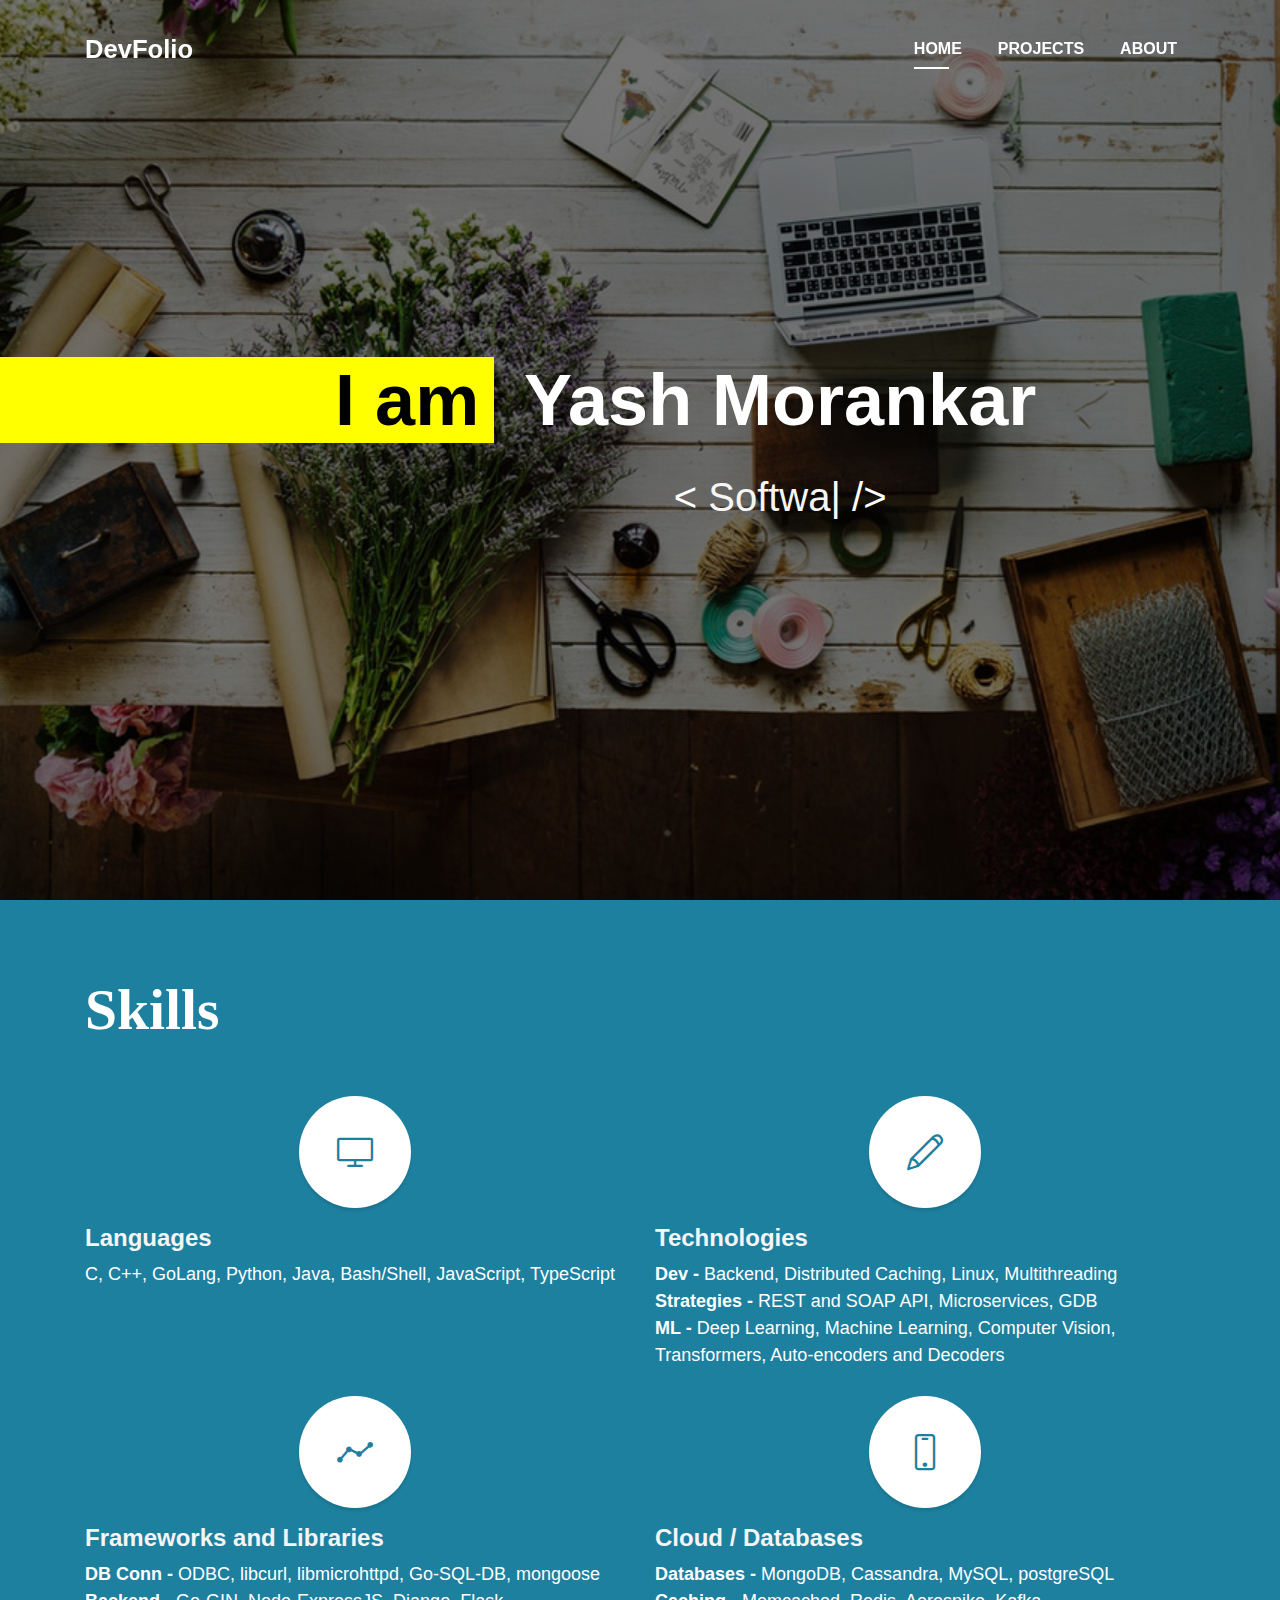
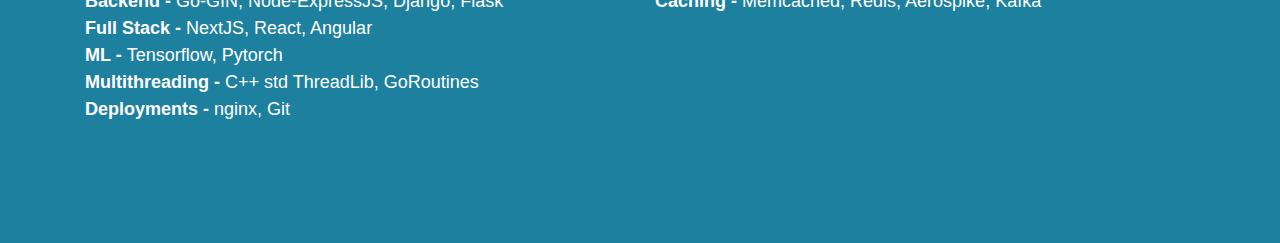
==== commit 110b885c: "Update to JUL 2024" ====
--- a/index.html
+++ b/index.html
@@ -41,7 +41,7 @@
             <a class="nav-link js-scroll active" href="index.html">Home</a>
           </li>
           <li class="nav-item">
-            <a class="nav-link js-scroll " href="projects.html">Work</a>
+            <a class="nav-link js-scroll " href="projects.html">Projects</a>
           </li>
           <li class="nav-item">
             <a class="nav-link js-scroll " href="about.html">About</a>
@@ -76,7 +76,7 @@
                 <div class="">
                     <div class="container">
                         <h1 class="intro-title mb-4">Yash Morankar</h1>
-                    <p class="intro-subtitle">&lt; <span class="text-slider-items"> Web Developer, Fullstack Developer, ML Model Designer</span><strong class="text-slider"></strong> /></p>
+                    <p class="intro-subtitle">&lt; <span class="text-slider-items"> Software Engineer, Machine Learning Engg.</span><strong class="text-slider"></strong> /></p>
                     </div>
                 </div>
             </div>
@@ -87,47 +87,47 @@
     </div>
 </div>
 
-<section class="content-section bg-primary text-white text-center" id="services">
+<section class="content-section bg-primary text-white" id="services">
   <div class="container">
     <div class="content-section-heading">
-      <span class="" style="color: white; font-size: 180%; font-weight: 1200; padding-bottom: 50px;">Services</span>
+      <span class="" style="color: white; font-size: 180%; font-weight: 1200; padding-bottom: 50px;">Skills</span>
     </div>
     <div class="row">
-      <div class="col-lg-3 col-md-6 mb-5 mb-lg-0">
-        <span class="service-icon rounded-circle mx-auto mb-3">
+      <div class="col-md-6 mb-5 mb-lg-0">
+        <span class="service-icon rounded-circle mx-auto mb-3 text-center">
           <i class="icon-screen-desktop"></i>
         </span>
         <h4>
-          <strong>Web Development</strong>
+          <strong>Languages</strong>
         </h4>
-        <p class="text-faded mb-0">UI Designing and Database System Development </p>
+        <p class="text-faded mb-0">C, C++, GoLang, Python, Java, Bash/Shell, JavaScript, TypeScript </p>
       </div>
-      <div class="col-lg-3 col-md-6 mb-5 mb-lg-0">
-        <span class="service-icon rounded-circle mx-auto mb-3">
+      <div class="col-md-6 mb-5 mb-lg-0">
+        <span class="service-icon rounded-circle mx-auto mb-3 text-center">
           <i class="icon-pencil"></i>
         </span>
         <h4>
-          <strong>Full Stack Development</strong>
+          <strong>Technologies</strong>
         </h4>
-        <p class="text-faded mb-0">Complete Web Application Development Comprising Backend And Frontend Elements</p>
+        <p class="text-faded mb-0"><b>Dev - </b>Backend, Distributed Caching, Linux, Multithreading <br/> <b>Strategies - </b>REST and SOAP API, Microservices, GDB <br/><b>ML - </b> Deep Learning, Machine Learning, Computer Vision, Transformers, Auto-encoders and Decoders</p> <br/>
       </div>
-      <div class="col-lg-3 col-md-6 mb-5 mb-md-0">
-        <span class="service-icon rounded-circle mx-auto mb-3">
+      <div class="col-md-6 mb-5 mb-md-0">
+        <span class="service-icon rounded-circle mx-auto mb-3 text-center">
           <i class="icon-graph"></i>
         </span>
         <h4>
-          <strong>Machine Learning</strong>
+          <strong>Frameworks and Libraries</strong>
         </h4>
-        <p class="text-faded mb-0">Development Of ML Models For Prediction And Analysis Using Supervised And Unsupervised Learning
+        <p class="text-faded mb-0"> <b>DB Conn - </b>ODBC, libcurl, libmicrohttpd, Go-SQL-DB, mongoose<br/> <b>Backend - </b>Go-GIN, Node-ExpressJS, Django, Flask <br/><b>Full Stack - </b> NextJS, React, Angular  <br/><b>ML - </b> Tensorflow, Pytorch <br/> <b>Multithreading - </b> C++ std ThreadLib, GoRoutines<br/> <b>Deployments - </b> nginx, Git
       </div>
-      <div class="col-lg-3 col-md-6">
-        <span class="service-icon rounded-circle mx-auto mb-3">
+      <div class="col-md-6">
+        <span class="service-icon rounded-circle mx-auto mb-3 text-center">
           <i class="icon-screen-smartphone"></i>
         </span>
         <h4>
-          <strong>Native Application Development</strong>
+          <strong>Cloud / Databases</strong>
         </h4>
-        <p class="text-faded mb-0">Application Development For Mobiles</p>
+        <p class="text-faded mb-0"><b>Databases - </b> MongoDB, Cassandra, MySQL, postgreSQL <br/> <b>Caching -</b> Memcached, Redis, Aerospike, Kafka</p>
       </div>
     </div>
   </div>
--- a/assets/css/style.css
+++ b/assets/css/style.css
@@ -163,7 +163,7 @@
 
 /*--/ Title Left /--*/
 .title-box-2 {
-  margin-bottom: 3rem;
+  margin-bottom: 1rem;
 }
 
 .title-left {
--- a/main.css
+++ b/main.css
@@ -9,6 +9,15 @@
 } 
 .text-center{
     text-align: center;
+}
+.text-right{
+  text-align: right !important;
+}
+.margin-top{
+  margin-top: 5px !important;
+}
+.justify-content{
+  text-align: justify;
 }
 .content-section{
     padding-top: 2.5rem;
@@ -154,6 +163,11 @@
     font-weight: bold;
     font-size: large;
   }
+  .degree{
+    color: rgb(190, 130, 27);
+    font-weight: bold;
+    font-size: medium;
+  }
 
   @media only screen and (max-width: 700px) {
     .about {
@@ -167,4 +181,20 @@
       margin-right: 0.7rem;
       margin-left: 0.7rem;
     }
-  }+  }
+
+
+/*--------------------------------------------------------------
+# Projects
+--------------------------------------------------------------*/
+  .card-text{
+    color: black !important;
+  }
+
+.card-text li {
+  margin-left: -5%;
+}
+
+.proj_card{
+  margin-bottom: 2rem;
+}